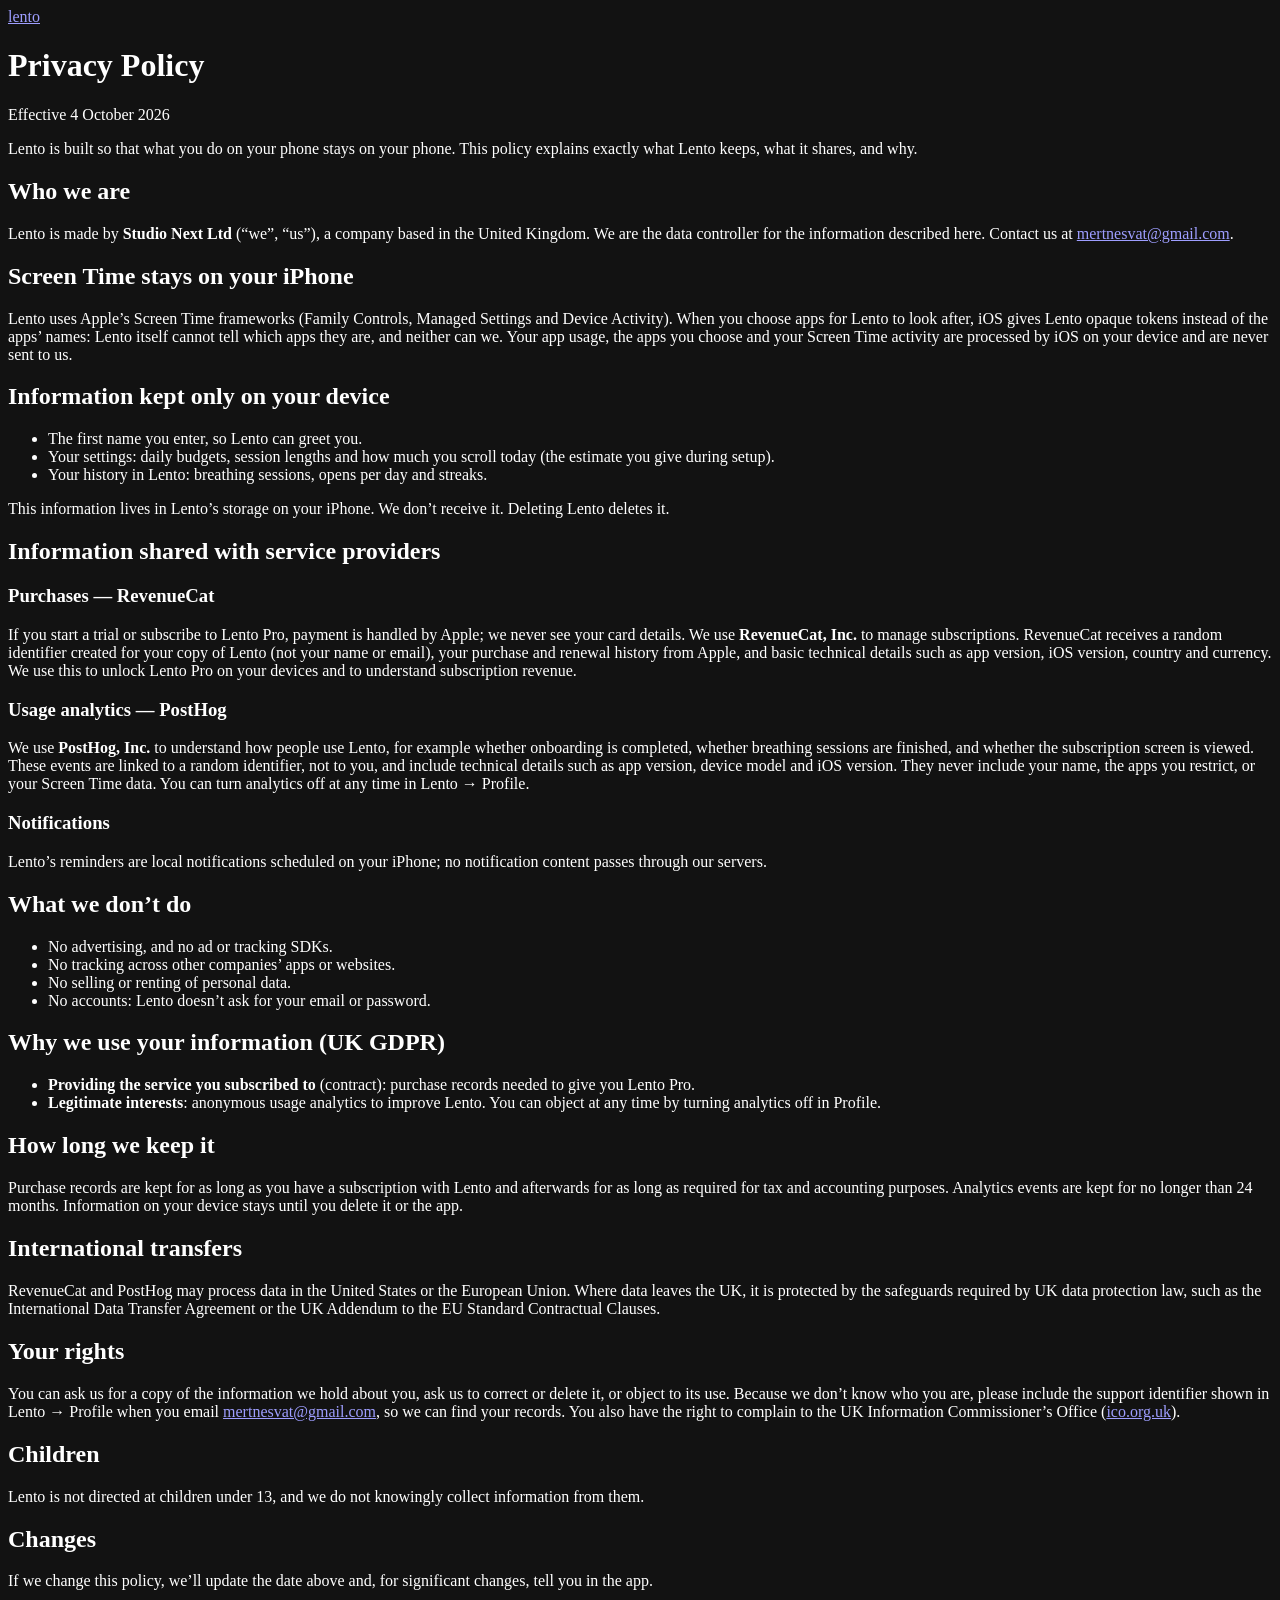
==== privacy.html @ 1b6fef22 "Add privacy.html" ====
<!doctype html>
<html lang="en">
<head>
  <meta charset="utf-8">
  <meta name="viewport" content="width=device-width, initial-scale=1">
  <meta name="color-scheme" content="dark">
  <title>Lento — Privacy Policy</title>
  <meta name="description" content="How Lento handles your data: Screen Time stays on your iPhone; purchases and anonymous usage analytics are the only things shared.">
  <link rel="stylesheet" href="style.css">
</head>
<body>
<main>
  <a class="wordmark" href="./">lento</a>
  <h1>Privacy Policy</h1>
  <p class="meta">Effective 4 October 2026</p>

  <p class="lead">Lento is built so that what you do on your phone stays on your phone. This policy explains exactly what Lento keeps, what it shares, and why.</p>

  <h2>Who we are</h2>
  <p>Lento is made by <strong>Studio Next Ltd</strong> (“we”, “us”), a company based in the United Kingdom. We are the data controller for the information described here. Contact us at <a href="mailto:mertnesvat@gmail.com">mertnesvat@gmail.com</a>.</p>

  <h2>Screen Time stays on your iPhone</h2>
  <p>Lento uses Apple’s Screen Time frameworks (Family Controls, Managed Settings and Device Activity). When you choose apps for Lento to look after, iOS gives Lento opaque tokens instead of the apps’ names: Lento itself cannot tell which apps they are, and neither can we. Your app usage, the apps you choose and your Screen Time activity are processed by iOS on your device and are never sent to us.</p>

  <h2>Information kept only on your device</h2>
  <ul>
    <li>The first name you enter, so Lento can greet you.</li>
    <li>Your settings: daily budgets, session lengths and how much you scroll today (the estimate you give during setup).</li>
    <li>Your history in Lento: breathing sessions, opens per day and streaks.</li>
  </ul>
  <p>This information lives in Lento’s storage on your iPhone. We don’t receive it. Deleting Lento deletes it.</p>

  <h2>Information shared with service providers</h2>
  <h3>Purchases — RevenueCat</h3>
  <p>If you start a trial or subscribe to Lento Pro, payment is handled by Apple; we never see your card details. We use <strong>RevenueCat, Inc.</strong> to manage subscriptions. RevenueCat receives a random identifier created for your copy of Lento (not your name or email), your purchase and renewal history from Apple, and basic technical details such as app version, iOS version, country and currency. We use this to unlock Lento Pro on your devices and to understand subscription revenue.</p>

  <h3>Usage analytics — PostHog</h3>
  <p>We use <strong>PostHog, Inc.</strong> to understand how people use Lento, for example whether onboarding is completed, whether breathing sessions are finished, and whether the subscription screen is viewed. These events are linked to a random identifier, not to you, and include technical details such as app version, device model and iOS version. They never include your name, the apps you restrict, or your Screen Time data. You can turn analytics off at any time in Lento → Profile.</p>

  <h3>Notifications</h3>
  <p>Lento’s reminders are local notifications scheduled on your iPhone; no notification content passes through our servers.</p>

  <h2>What we don’t do</h2>
  <ul>
    <li>No advertising, and no ad or tracking SDKs.</li>
    <li>No tracking across other companies’ apps or websites.</li>
    <li>No selling or renting of personal data.</li>
    <li>No accounts: Lento doesn’t ask for your email or password.</li>
  </ul>

  <h2>Why we use your information (UK GDPR)</h2>
  <ul>
    <li><strong>Providing the service you subscribed to</strong> (contract): purchase records needed to give you Lento Pro.</li>
    <li><strong>Legitimate interests</strong>: anonymous usage analytics to improve Lento. You can object at any time by turning analytics off in Profile.</li>
  </ul>

  <h2>How long we keep it</h2>
  <p>Purchase records are kept for as long as you have a subscription with Lento and afterwards for as long as required for tax and accounting purposes. Analytics events are kept for no longer than 24 months. Information on your device stays until you delete it or the app.</p>

  <h2>International transfers</h2>
  <p>RevenueCat and PostHog may process data in the United States or the European Union. Where data leaves the UK, it is protected by the safeguards required by UK data protection law, such as the International Data Transfer Agreement or the UK Addendum to the EU Standard Contractual Clauses.</p>

  <h2>Your rights</h2>
  <p>You can ask us for a copy of the information we hold about you, ask us to correct or delete it, or object to its use. Because we don’t know who you are, please include the support identifier shown in Lento → Profile when you email <a href="mailto:mertnesvat@gmail.com">mertnesvat@gmail.com</a>, so we can find your records. You also have the right to complain to the UK Information Commissioner’s Office (<a href="https://ico.org.uk">ico.org.uk</a>).</p>

  <h2>Children</h2>
  <p>Lento is not directed at children under 13, and we do not knowingly collect information from them.</p>

  <h2>Changes</h2>
  <p>If we change this policy, we’ll update the date above and, for significant changes, tell you in the app.</p>

  <footer>© 2026 Studio Next Ltd · <a href="terms.html">Terms of Use</a> · <a href="./">Support</a></footer>
</main>
</body>
</html>
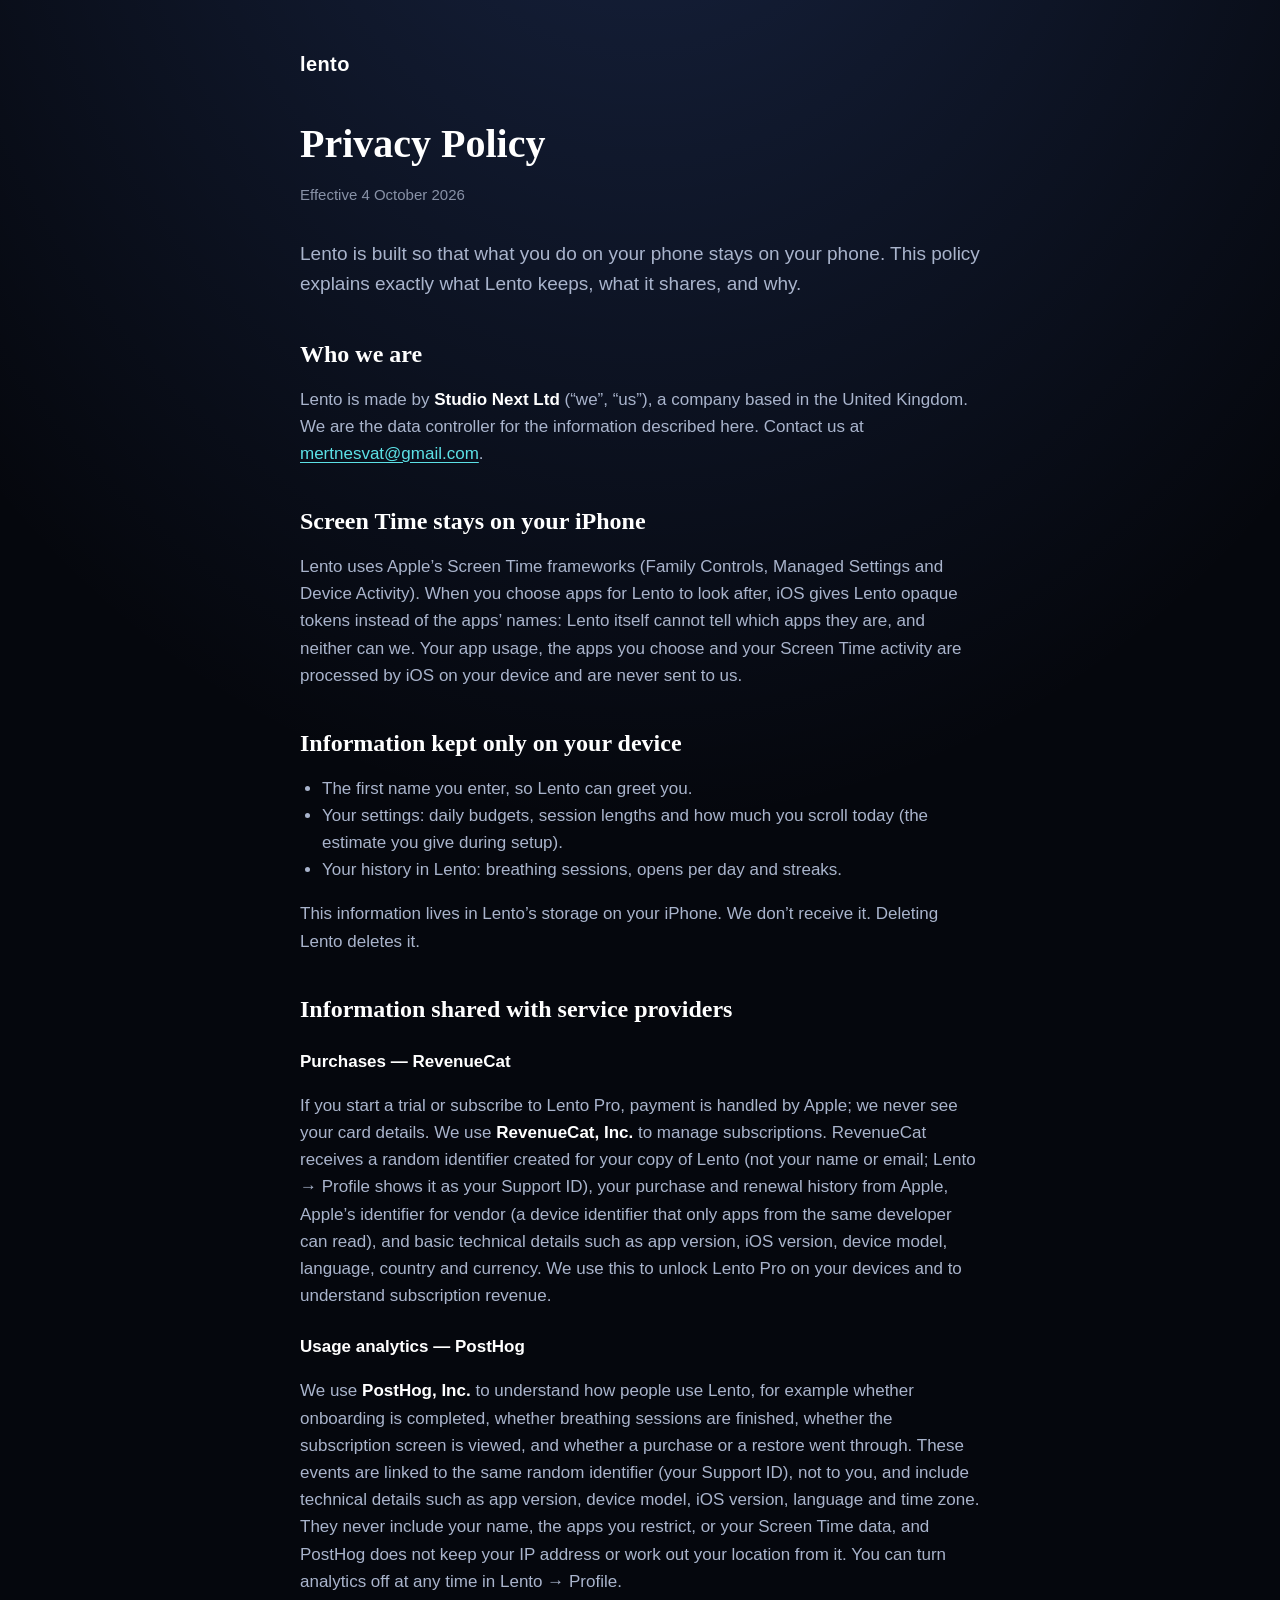
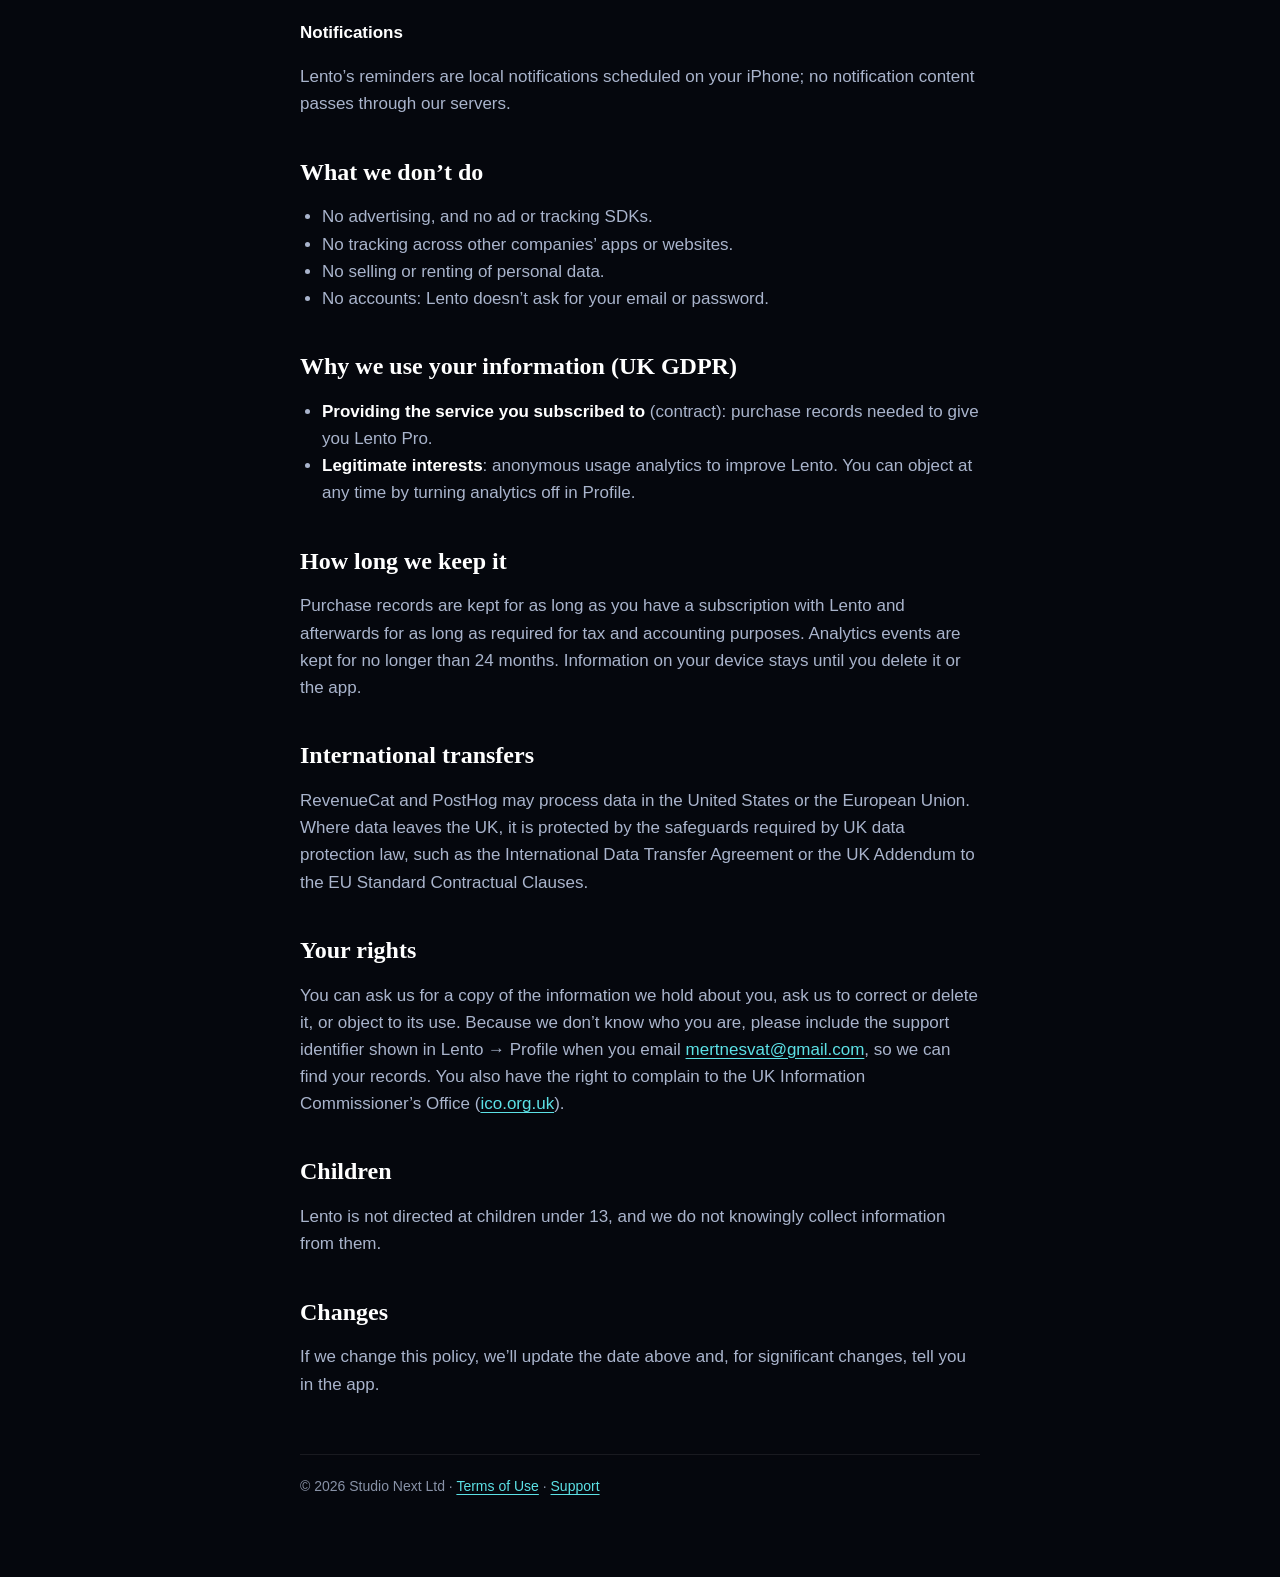
==== commit b1ca2882: "Privacy Policy: name the identifier for vendor RevenueCat receives, and purchase/restore events in a" ====
--- a/privacy.html
+++ b/privacy.html
@@ -32,10 +32,10 @@
 
   <h2>Information shared with service providers</h2>
   <h3>Purchases — RevenueCat</h3>
-  <p>If you start a trial or subscribe to Lento Pro, payment is handled by Apple; we never see your card details. We use <strong>RevenueCat, Inc.</strong> to manage subscriptions. RevenueCat receives a random identifier created for your copy of Lento (not your name or email), your purchase and renewal history from Apple, and basic technical details such as app version, iOS version, country and currency. We use this to unlock Lento Pro on your devices and to understand subscription revenue.</p>
+  <p>If you start a trial or subscribe to Lento Pro, payment is handled by Apple; we never see your card details. We use <strong>RevenueCat, Inc.</strong> to manage subscriptions. RevenueCat receives a random identifier created for your copy of Lento (not your name or email; Lento → Profile shows it as your Support ID), your purchase and renewal history from Apple, Apple’s identifier for vendor (a device identifier that only apps from the same developer can read), and basic technical details such as app version, iOS version, device model, language, country and currency. We use this to unlock Lento Pro on your devices and to understand subscription revenue.</p>
 
   <h3>Usage analytics — PostHog</h3>
-  <p>We use <strong>PostHog, Inc.</strong> to understand how people use Lento, for example whether onboarding is completed, whether breathing sessions are finished, and whether the subscription screen is viewed. These events are linked to a random identifier, not to you, and include technical details such as app version, device model and iOS version. They never include your name, the apps you restrict, or your Screen Time data. You can turn analytics off at any time in Lento → Profile.</p>
+  <p>We use <strong>PostHog, Inc.</strong> to understand how people use Lento, for example whether onboarding is completed, whether breathing sessions are finished, whether the subscription screen is viewed, and whether a purchase or a restore went through. These events are linked to the same random identifier (your Support ID), not to you, and include technical details such as app version, device model, iOS version, language and time zone. They never include your name, the apps you restrict, or your Screen Time data, and PostHog does not keep your IP address or work out your location from it. You can turn analytics off at any time in Lento → Profile.</p>
 
   <h3>Notifications</h3>
   <p>Lento’s reminders are local notifications scheduled on your iPhone; no notification content passes through our servers.</p>
--- a/style.css
+++ b/style.css
@@ -0,0 +1,90 @@
+:root {
+  --night: #05070d;
+  --midnight: #0b1020;
+  --card: #111830;
+  --hairline: rgba(255, 255, 255, 0.08);
+  --text: #ffffff;
+  --text-2: #a9b4cc;
+  --text-3: #8892a7;
+  --tide: #5b8cff;
+  --cyan: #5ce1e6;
+  --violet: #8a6cff;
+}
+
+* { box-sizing: border-box; }
+
+html { -webkit-text-size-adjust: 100%; }
+
+body {
+  margin: 0;
+  background: radial-gradient(120% 60% at 50% -10%, rgba(91, 140, 255, 0.22), transparent 60%), var(--night);
+  background-color: var(--night);
+  color: var(--text);
+  font: 17px/1.6 -apple-system, BlinkMacSystemFont, "SF Pro Text", "Helvetica Neue", Arial, sans-serif;
+  min-height: 100vh;
+}
+
+main {
+  max-width: 720px;
+  margin: 0 auto;
+  padding: 48px 20px 80px;
+}
+
+.wordmark {
+  display: inline-block;
+  font-family: ui-rounded, "SF Pro Rounded", -apple-system, sans-serif;
+  font-weight: 600;
+  letter-spacing: 0.02em;
+  color: var(--text);
+  text-decoration: none;
+  font-size: 20px;
+  margin-bottom: 40px;
+}
+
+.icon {
+  display: block;
+  width: 96px;
+  height: 96px;
+  border-radius: 22px;
+  margin: 8px 0 28px;
+  box-shadow: 0 12px 48px rgba(91, 140, 255, 0.35), 0 0 0 1px var(--hairline);
+}
+
+h1, h2 {
+  font-family: ui-serif, "New York", Georgia, "Times New Roman", serif;
+  font-weight: 600;
+  line-height: 1.2;
+}
+
+h1 { font-size: 40px; margin: 0 0 12px; }
+h2 { font-size: 24px; margin: 40px 0 8px; }
+h3 { font-size: 17px; margin: 24px 0 4px; }
+
+p, li { color: var(--text-2); }
+strong { color: var(--text); font-weight: 600; }
+.lead { font-size: 19px; color: var(--text-2); margin: 0 0 32px; }
+.meta { color: var(--text-3); font-size: 15px; margin-bottom: 32px; }
+
+a { color: var(--cyan); text-underline-offset: 3px; }
+
+ul { padding-left: 22px; }
+
+.cards { display: grid; gap: 12px; margin: 24px 0; }
+.card {
+  display: block;
+  padding: 18px 20px;
+  border-radius: 20px;
+  background: var(--card);
+  border: 1px solid var(--hairline);
+  color: var(--text);
+  text-decoration: none;
+}
+.card span { display: block; color: var(--text-2); font-size: 15px; margin-top: 2px; }
+
+footer {
+  margin-top: 56px;
+  padding-top: 20px;
+  border-top: 1px solid var(--hairline);
+  color: var(--text-3);
+  font-size: 14px;
+}
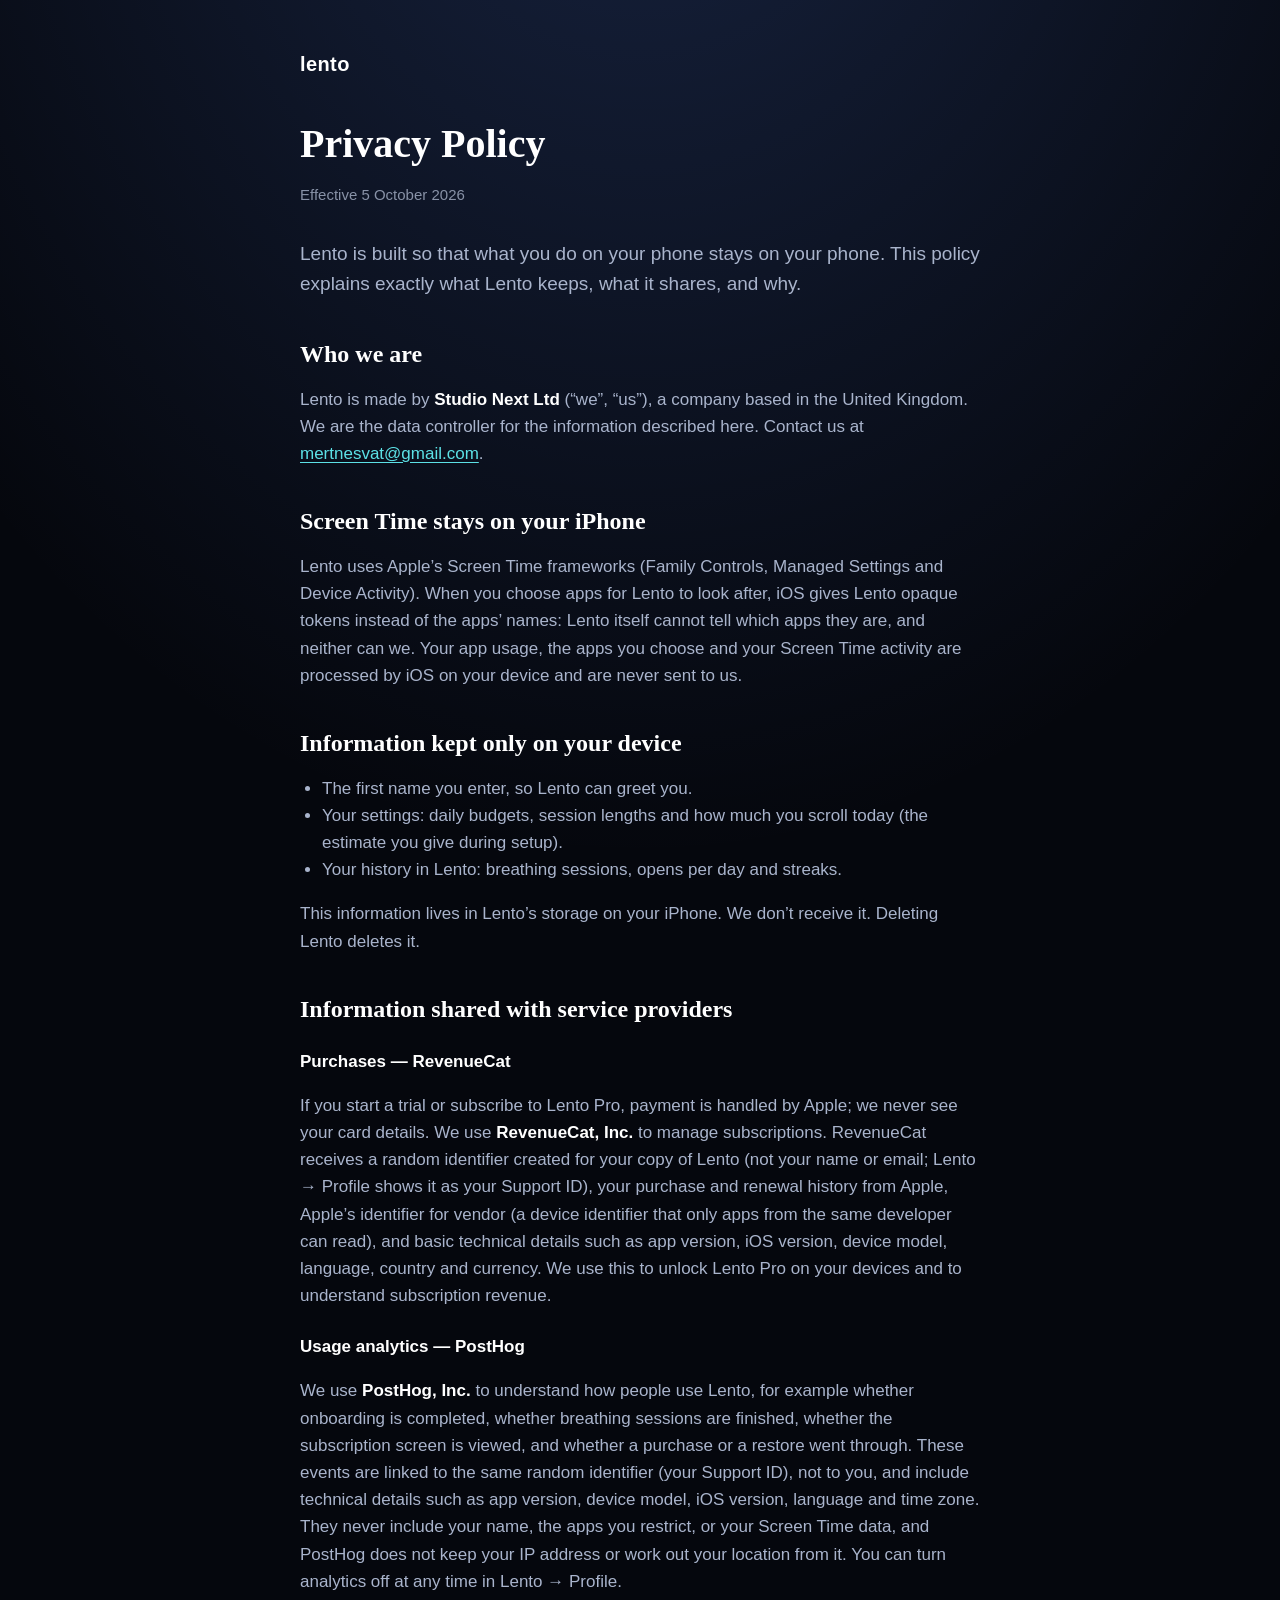
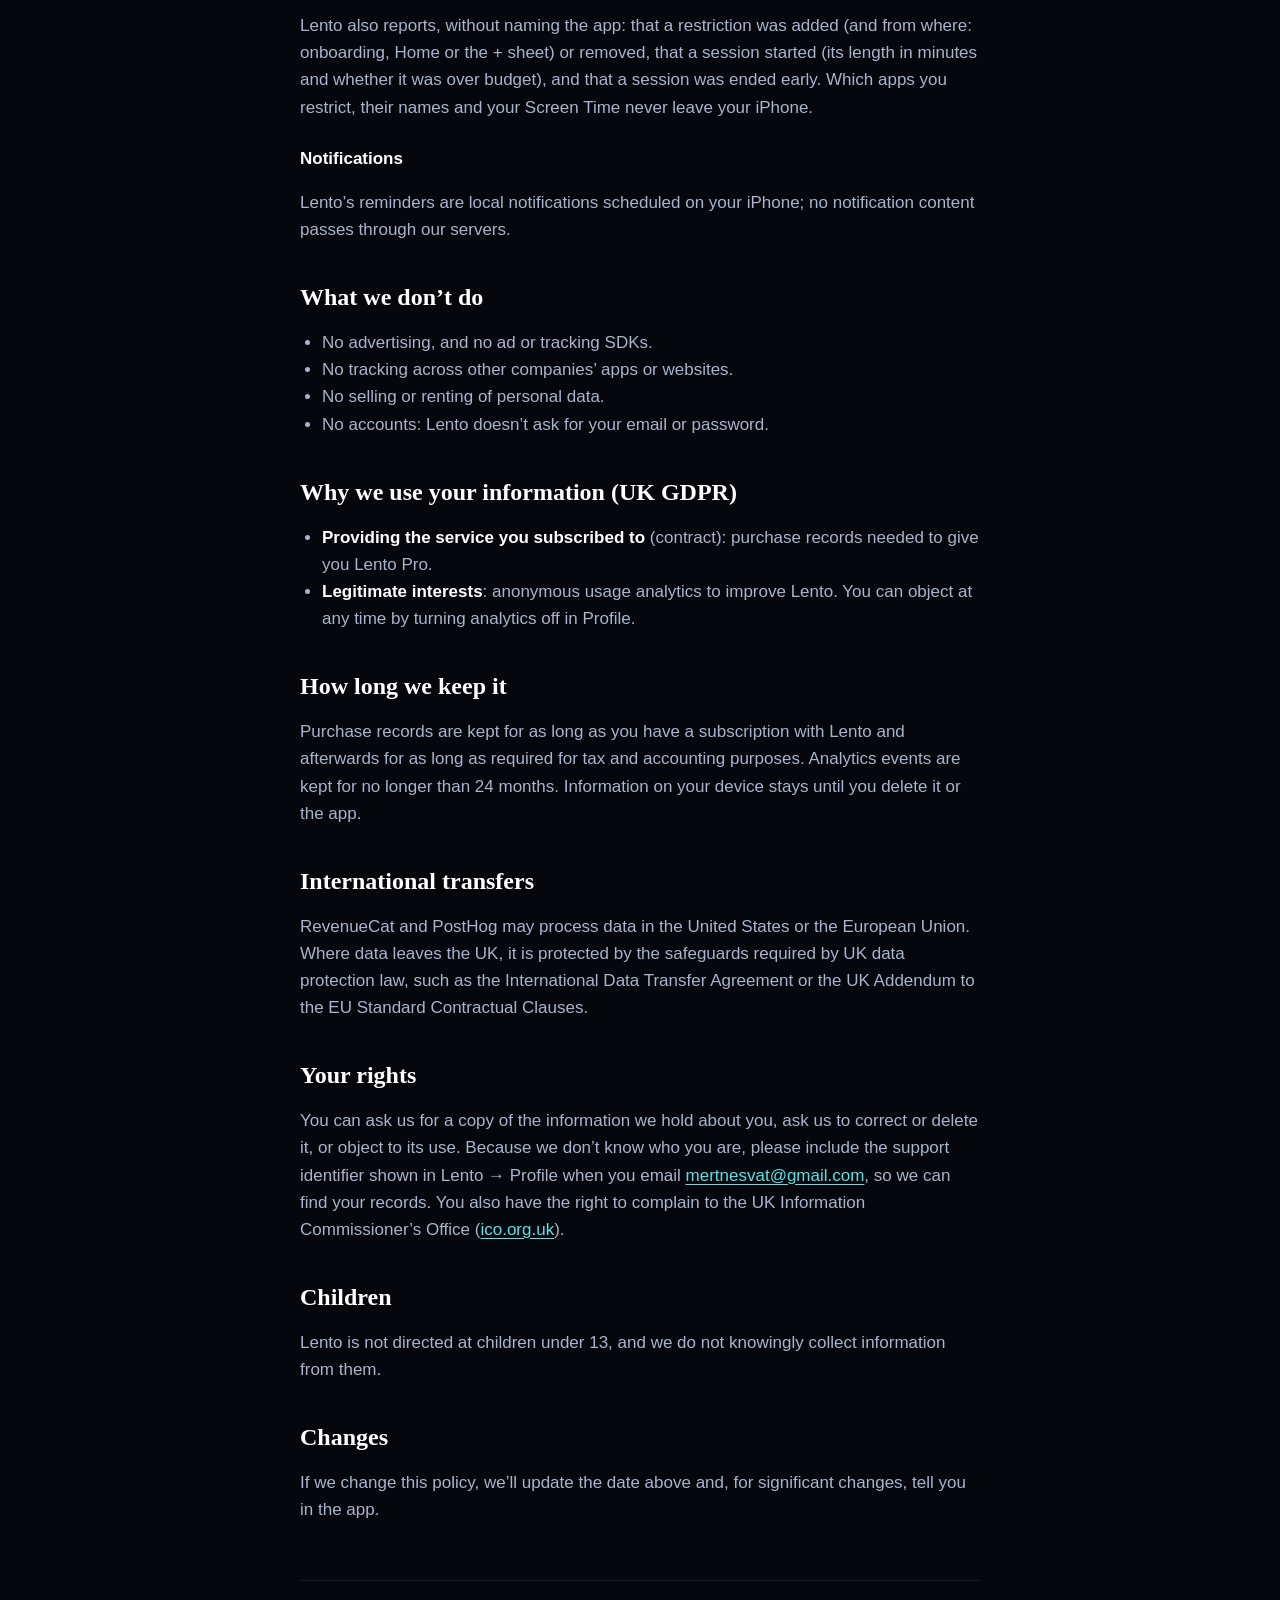
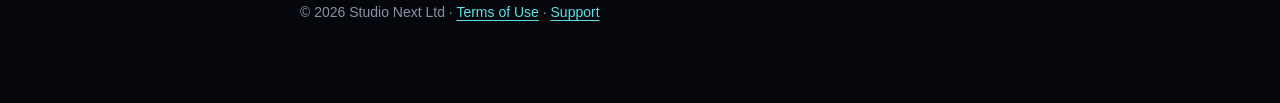
==== commit 9a7aa367: "Privacy: what Lento reports about restrictions and sessions (build #4) Lento now also reports, witho" ====
--- a/privacy.html
+++ b/privacy.html
@@ -12,7 +12,7 @@
 <main>
   <a class="wordmark" href="./">lento</a>
   <h1>Privacy Policy</h1>
-  <p class="meta">Effective 4 October 2026</p>
+  <p class="meta">Effective 5 October 2026</p>
 
   <p class="lead">Lento is built so that what you do on your phone stays on your phone. This policy explains exactly what Lento keeps, what it shares, and why.</p>
 
@@ -36,6 +36,7 @@
 
   <h3>Usage analytics — PostHog</h3>
   <p>We use <strong>PostHog, Inc.</strong> to understand how people use Lento, for example whether onboarding is completed, whether breathing sessions are finished, whether the subscription screen is viewed, and whether a purchase or a restore went through. These events are linked to the same random identifier (your Support ID), not to you, and include technical details such as app version, device model, iOS version, language and time zone. They never include your name, the apps you restrict, or your Screen Time data, and PostHog does not keep your IP address or work out your location from it. You can turn analytics off at any time in Lento → Profile.</p>
+  <p>Lento also reports, without naming the app: that a restriction was added (and from where: onboarding, Home or the + sheet) or removed, that a session started (its length in minutes and whether it was over budget), and that a session was ended early. Which apps you restrict, their names and your Screen Time never leave your iPhone.</p>
 
   <h3>Notifications</h3>
   <p>Lento’s reminders are local notifications scheduled on your iPhone; no notification content passes through our servers.</p>
